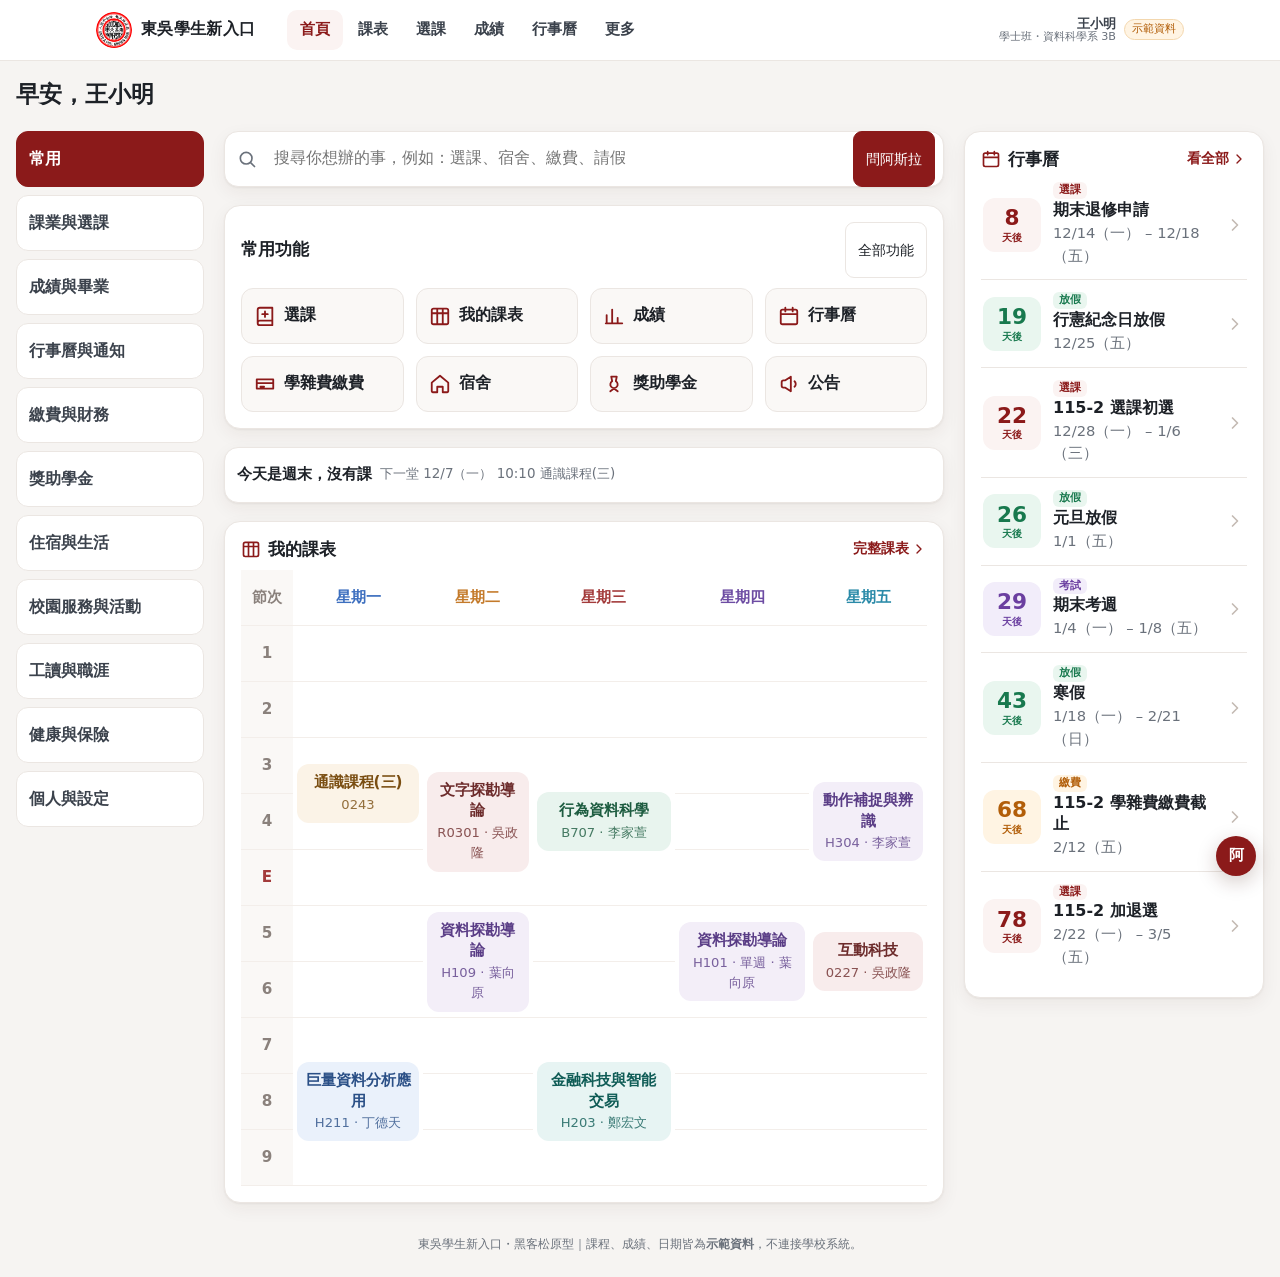
==== scu-portal/index.html @ 9c22c5ef "Combine scu-backend, trade-rag, and the student portal." ====
<!DOCTYPE html>
<html lang="zh-Hant-TW">
<head>
  <meta charset="UTF-8">
  <meta name="viewport" content="width=device-width, initial-scale=1, viewport-fit=cover">
  <meta name="theme-color" content="#8b1a1a">
  <title>東吳學生新入口</title>
  <link rel="icon" href="img/scu-logo.png">
  <link rel="stylesheet" href="css/style.css">
</head>
<body>
  <!-- 頁首：品牌、桌機版導覽列、登入學生、示範資料標章 -->
  <header class="topbar">
    <div class="topbar-inner">
      <a class="brand" href="#/home" aria-label="東吳學生新入口 首頁">
        <img class="brand-logo" src="img/scu-logo.png" alt="">
        <span class="brand-name">東吳學生新入口</span>
      </a>
      <nav class="topnav" aria-label="主要頁面">
        <a href="#/home" data-tab="home">首頁</a>
        <a href="#/timetable" data-tab="timetable">課表</a>
        <a href="#/course" data-tab="course">選課<span class="cart-badge" hidden></span></a>
        <a href="#/grades" data-tab="grades">成績</a>
        <a href="#/calendar" data-tab="calendar">行事曆</a>
        <a href="#/more" data-tab="more">更多</a>
      </nav>
      <div class="top-right">
        <a id="who" class="who" href="#/p/profile"></a>
        <button class="demo-badge" type="button" data-act="demo-badge" title="本網站所有資料皆為示範資料">示範資料</button>
      </div>
    </div>
  </header>

  <main id="view" class="container" tabindex="-1"></main>

  <footer class="footer container">
    <p>東吳學生新入口・黑客松原型｜課程、成績、日期皆為<b>示範資料</b>，不連接學校系統。</p>
  </footer>

  <!-- 手機版底部分頁列 -->
  <nav class="tabbar" aria-label="主要頁面">
    <a href="#/home" data-tab="home"><svg class="ic" viewBox="0 0 24 24" aria-hidden="true"><path d="M3 10.5 12 3l9 7.5V20a1 1 0 0 1-1 1h-5v-6h-6v6H4a1 1 0 0 1-1-1z"/></svg><span>首頁</span></a>
    <a href="#/timetable" data-tab="timetable"><svg class="ic" viewBox="0 0 24 24" aria-hidden="true"><path d="M5 4h14a2 2 0 0 1 2 2v13a2 2 0 0 1-2 2H5a2 2 0 0 1-2-2V6a2 2 0 0 1 2-2zM3 9h18M9 4v17M15 4v17"/></svg><span>課表</span></a>
    <a href="#/course" data-tab="course"><svg class="ic" viewBox="0 0 24 24" aria-hidden="true"><path d="M4 19.5A2.5 2.5 0 0 1 6.5 17H20V3H6.5A2.5 2.5 0 0 0 4 5.5v14zM4 19.5A2.5 2.5 0 0 0 6.5 22H20v-5M12 7v6M9 10h6"/></svg><span>選課</span><span class="cart-badge" hidden></span></a>
    <a href="#/grades" data-tab="grades"><svg class="ic" viewBox="0 0 24 24" aria-hidden="true"><path d="M4 20V11M10 20V5M16 20v-6M21 20H3"/></svg><span>成績</span></a>
    <a href="#/more" data-tab="more" data-also="calendar"><svg class="ic" viewBox="0 0 24 24" aria-hidden="true"><path d="M4 4h6v6H4zM14 4h6v6h-6zM4 14h6v6H4zM14 14h6v6h-6z"/></svg><span>更多</span></a>
  </nav>

  <!-- 阿斯拉助手 -->
  <button id="asla-fab" class="asla-fab" type="button" aria-controls="asla-panel" aria-expanded="false" aria-label="問阿斯拉">
    <span class="asla-avatar">阿</span>
  </button>
  <section id="asla-panel" class="asla-panel" aria-label="阿斯拉助手" hidden>
    <div class="asla-head">
      <span class="asla-avatar">阿</span>
      <div><b>阿斯拉</b><small>站內導覽＋語言模型</small></div>
      <button id="asla-close" class="asla-close" type="button" aria-label="關閉"><svg class="ic" viewBox="0 0 24 24" aria-hidden="true"><path d="M6 6l12 12M18 6 6 18"/></svg></button>
    </div>
    <div id="asla-log" class="asla-log" aria-live="polite"></div>
    <div id="asla-chips" class="asla-chips"></div>
    <form id="asla-form" class="asla-form" autocomplete="off">
      <input id="asla-input" type="text" placeholder="例如：今天有什麼課、期中退選在哪" aria-label="輸入問題">
      <button class="btn btn-primary" type="submit">送出</button>
    </form>
  </section>

  <div id="toast" class="toast" role="status" hidden></div>

  <!-- 載入順序：設定 → 身分 → 示範資料 → 資料存取層 → 核心 → 各頁面 → 阿斯拉 → 啟動 -->
  <script src="js/config.js"></script>
  <script src="js/profile.js"></script>
  <script src="js/data-courses.js"></script>
  <script src="js/data-classes.js"></script>
  <script src="js/data-calendar.js"></script>
  <script src="js/data-grades.js"></script>
  <script src="js/data-features.js"></script>
  <script src="js/data-source.js"></script>
  <script src="js/core.js"></script>
  <script src="js/pages/home.js"></script>
  <script src="js/pages/timetable.js"></script>
  <script src="js/pages/course.js"></script>
  <script src="js/pages/grades.js"></script>
  <script src="js/pages/calendar.js"></script>
  <script src="js/pages/more.js"></script>
  <script src="js/asla.js"></script>
  <script src="js/main.js"></script>
</body>
</html>
---- scu-portal/css/style.css ----
/* =========================================================================
 * style.css — 東吳學生新入口（手機優先，桌機 ≥ 900px 版面加寬）
 * 目錄：1 變數與基礎  2 頁首／導覽（桌機上方、手機底部）  3 共用元件
 *       4 首頁  5 課表格線  6 選課  7 成績  8 行事曆  9 更多／示範頁
 *       10 阿斯拉  11 桌機版調整
 * ========================================================================= */

/* ---------- 1 變數與基礎 ---------- */
:root{
  --red:#8b1a1a; --red-600:#a32424; --red-50:#fbf3f2; --red-100:#f3dcd9;
  --ink:#1d2127; --ink-2:#3b424c; --muted:#6a717b; --line:#ebe6e2; --bg:#f6f4f2; --card:#fff;
  --green:#18794e; --green-50:#e9f6ef; --amber:#b25e09; --amber-50:#fff4e3;
  --blue:#1e5aa8; --blue-50:#eaf1fb; --purple:#6b3fa0; --purple-50:#f2edfa; --teal:#0f766e; --teal-50:#e6f5f3;
  --bad:#c0262d; --bad-50:#fdeeee;
  --r:16px; --r-sm:10px;
  --shadow:0 1px 2px rgba(30,20,10,.05),0 6px 18px rgba(60,30,20,.06);
  --font:"Noto Sans TC","PingFang TC","Microsoft JhengHei","微軟正黑體","Heiti TC",system-ui,-apple-system,"Segoe UI",Roboto,sans-serif;
  --tabbar-h:62px;
  --ctrl:56px;
}
*{box-sizing:border-box}
html{-webkit-text-size-adjust:100%}
body{margin:0;font-family:var(--font);color:var(--ink);background:var(--bg);line-height:1.55;font-size:15px;padding-bottom:calc(var(--tabbar-h) + env(safe-area-inset-bottom))}
a{color:var(--red);text-decoration:none}
h1,h2,h3{line-height:1.3;margin:0}
h1{font-size:1.45rem} h2{font-size:1.08rem} h3{font-size:1rem}
p{margin:.35em 0}
code{background:#f1eeeb;border-radius:5px;padding:0 5px;font-size:.88em}
.container{max-width:1120px;margin:0 auto;padding:0 16px}
.muted{color:var(--muted)} .small{font-size:.88rem} .tiny{font-size:.78rem}
.grow{flex:1}
.ic{width:20px;height:20px;fill:none;stroke:currentColor;stroke-width:2;stroke-linecap:round;stroke-linejoin:round;flex:none;vertical-align:-4px}
.ic-lg{width:40px;height:40px;stroke-width:1.6}
:focus-visible{outline:3px solid rgba(139,26,26,.35);outline-offset:2px}

/* ---------- 2 頁首／導覽 ---------- */
.topbar{position:sticky;top:0;z-index:30;background:rgba(255,255,255,.94);backdrop-filter:saturate(1.4) blur(8px);border-bottom:1px solid var(--line)}
.topbar-inner{max-width:1120px;margin:0 auto;padding:10px 16px;display:flex;align-items:center;gap:14px}
.brand{display:flex;align-items:center;gap:9px;color:var(--ink);font-weight:700;white-space:nowrap}
.brand-logo{width:36px;height:36px;border-radius:50%;object-fit:contain;background:#fff;display:block}
.brand-name{font-size:1rem;letter-spacing:.02em}
.topnav{display:none}
.top-right{margin-left:auto;display:flex;align-items:center;gap:8px;min-width:0}
.who{display:flex;flex-direction:column;align-items:flex-end;line-height:1.15;color:var(--ink-2);min-width:0}
.who b{font-size:.82rem;font-weight:600}
.who span{font-size:.7rem;color:var(--muted);white-space:nowrap;overflow:hidden;text-overflow:ellipsis;max-width:130px}
.demo-badge{font:inherit;font-size:.68rem;color:var(--amber);background:var(--amber-50);border:1px solid #f3d7ae;border-radius:999px;padding:1px 7px;cursor:pointer;white-space:nowrap}

.tabbar{position:fixed;left:0;right:0;bottom:0;z-index:35;height:calc(var(--tabbar-h) + env(safe-area-inset-bottom));padding-bottom:env(safe-area-inset-bottom);background:#fff;border-top:1px solid var(--line);display:grid;grid-template-columns:repeat(5,1fr)}
.tabbar a{position:relative;display:flex;flex-direction:column;align-items:center;justify-content:center;gap:2px;color:#7b828b;font-size:.72rem}
.tabbar a .ic{width:23px;height:23px}
.tabbar a.active{color:var(--red);font-weight:700}
.tabbar a.active::before{content:"";position:absolute;top:0;left:30%;right:30%;height:3px;border-radius:0 0 3px 3px;background:var(--red)}
.cart-badge{display:inline-grid;place-items:center;min-width:17px;height:17px;padding:0 4px;border-radius:999px;background:var(--red);color:#fff;font-size:.66rem;font-weight:700;line-height:1;margin-left:4px}
.cart-badge[hidden]{display:none}
.tabbar .cart-badge{position:absolute;top:6px;left:calc(50% + 6px);margin:0}

main.container{padding-top:16px;padding-bottom:28px;min-height:62vh;outline:none}
.footer{color:var(--muted);font-size:.76rem;text-align:center;padding-bottom:18px}

/* ---------- 3 共用元件 ---------- */
.btn{font:inherit;font-size:.9rem;border-radius:var(--r-sm);border:1px solid var(--line);background:#fff;color:var(--ink);height:var(--ctrl);padding:0 14px;cursor:pointer;display:inline-flex;align-items:center;justify-content:center;gap:5px;line-height:1.25;white-space:nowrap}
.btn:hover{border-color:#d6ccc5}
.btn .ic{width:16px;height:16px;vertical-align:0}
.btn-primary{background:var(--red);border-color:var(--red);color:#fff}
.btn-primary:hover{background:var(--red-600);border-color:var(--red-600)}
.btn-ghost{background:transparent;border-color:transparent;color:var(--muted)}
.btn-sm{padding:0 12px;font-size:.9rem;border-radius:9px}
.btn-lg{padding:0 18px;font-size:1rem;border-radius:12px}
.btn[disabled]{opacity:.45;cursor:not-allowed}
.icon-btn{display:inline-grid;place-items:center;width:34px;height:34px;border-radius:9px;border:1px solid var(--line);color:var(--ink);background:#fff}
.card{background:var(--card);border:1px solid var(--line);border-radius:var(--r);box-shadow:var(--shadow);padding:16px}
.card.flush{padding:0;overflow:hidden}
.card h3{margin-bottom:6px}
.section{margin-top:16px}
.sec-head{display:flex;align-items:center;justify-content:space-between;gap:10px;flex-wrap:wrap;margin-bottom:10px}
.sec-head h2{display:flex;align-items:center;gap:7px}
.sec-head h2 .ic{color:var(--red)}
.link-more{display:inline-flex;align-items:center;gap:2px;font-size:.85rem;font-weight:600}
.link-more .ic{width:16px;height:16px;vertical-align:0}
.page-head{display:flex;align-items:center;gap:12px;flex-wrap:wrap;justify-content:space-between;margin:2px 0 14px}
.ph-ic{width:44px;height:44px;border-radius:12px;background:var(--red-50);color:var(--red);display:grid;place-items:center;line-height:1}
.ph-ic .ic{width:24px;height:24px}
.back{display:inline-flex;align-items:center;gap:4px;font-size:.88rem;margin-bottom:8px;color:var(--muted)}
.back .ic{width:17px;height:17px;vertical-align:0}
.empty{text-align:center;color:var(--muted);padding:22px 14px;border:1px dashed #dcd4ce;border-radius:var(--r);background:#fcfbfa}
.empty.big{display:flex;flex-direction:column;align-items:center;gap:6px;padding:30px 16px}
.empty.big .ic{color:#c9bdb4}
.notice{display:flex;gap:8px;align-items:flex-start;padding:10px 12px;border-radius:12px;background:var(--blue-50);color:#1b3f73;font-size:.88rem;margin-bottom:12px}
.notice .ic{width:18px;height:18px;margin-top:1px}
.notice.good{background:var(--green-50);color:#115e3c}
.notice.warn{background:var(--amber-50);color:#8a4a06}
.pill-mini{display:inline-block;font-size:.7rem;font-weight:600;border-radius:999px;padding:1px 8px;background:#f1eeeb;color:var(--ink-2);margin-left:6px;white-space:nowrap;vertical-align:1px}
.pill-mini.ok{background:var(--green-50);color:var(--green)}
.pill-mini.bad{background:var(--bad-50);color:var(--bad)}
.pill-mini.new{background:var(--blue-50);color:var(--blue)}
.code{font-family:ui-monospace,Menlo,Consolas,monospace;font-size:.78rem;color:var(--muted)}
.type{display:inline-block;font-size:.7rem;border-radius:6px;padding:0 6px;font-weight:600;vertical-align:1px}
.type-必修{background:var(--red-50);color:var(--red)} .type-選修{background:var(--blue-50);color:var(--blue)} .type-通識{background:var(--teal-50);color:var(--teal)}
.seat{display:inline-block;font-size:.75rem;font-weight:700;border-radius:999px;padding:1px 9px;white-space:nowrap}
.seat-ok{background:var(--green-50);color:var(--green)} .seat-low{background:var(--amber-50);color:var(--amber)} .seat-full{background:var(--bad-50);color:var(--bad)}
.chips{display:flex;flex-wrap:wrap;gap:6px}
.chip{display:inline-flex;align-items:center;gap:5px;font:inherit;font-size:.82rem;border:1px solid var(--line);background:#fff;color:var(--ink-2);border-radius:999px;padding:4px 11px;cursor:pointer}
.chip.on{background:var(--red);border-color:var(--red);color:#fff}
.filters{display:flex;flex-wrap:wrap;gap:10px 12px;align-items:flex-end}
.filters label{display:flex;flex-direction:column;gap:3px;font-size:.78rem;color:var(--muted)}
.filters label.inline{flex-direction:row;align-items:center;gap:6px;font-size:.86rem;color:var(--ink-2)}
.filters label.grow{flex:1 1 180px}
select,input[type=search],input[type=text],input[type=date],input[type=time]{font:inherit;font-size:.92rem;color:var(--ink);border:1px solid #ddd5cf;border-radius:9px;padding:7px 9px;background:#fff;min-height:38px}
.searchbar{display:flex;align-items:center;gap:8px;background:#fff;border:1px solid var(--line);border-radius:12px;padding:4px 12px;box-shadow:var(--shadow);margin-bottom:16px}
.searchbar .ic{color:var(--muted)}
.searchbar input{border:0;flex:1;min-height:40px;outline:none;padding:0}
.stats{display:grid;grid-template-columns:repeat(3,1fr);gap:8px;margin-bottom:12px}
.stat{background:#fff;border:1px solid var(--line);border-radius:12px;padding:9px 12px}
.stat small{display:block;color:var(--muted);font-size:.74rem}
.stat b{font-size:1.25rem}
.seg{display:flex;background:#ece7e3;border-radius:12px;padding:3px;gap:3px;margin-bottom:12px}
.seg a{flex:1;display:flex;align-items:center;justify-content:center;gap:6px;padding:8px 10px;border-radius:9px;color:var(--ink-2);font-weight:600;font-size:.9rem}
.seg a.on{background:#fff;color:var(--red);box-shadow:0 1px 3px rgba(0,0,0,.08)}
.seg.small{margin:0} .seg.small a{padding:5px 14px;font-size:.84rem}
.clist .crow{display:flex;align-items:center;gap:12px;padding:11px 14px;border-top:1px solid var(--line)}
.clist .crow:first-child{border-top:0}
.crow-day{flex:none;width:84px;display:flex;flex-direction:column;line-height:1.25}
.crow-day small{color:var(--muted);font-size:.74rem}
.crow-main{flex:1;min-width:0}
.crow-side{flex:none;display:flex;align-items:center;gap:6px}
.crow.is-conflict{background:var(--bad-50)}
.crow.unread .crow-main b{color:var(--ink)}
.dot-unread{width:9px;height:9px;border-radius:50%;background:var(--red);flex:none}
.toast{position:fixed;left:50%;transform:translateX(-50%);top:66px;background:#23272e;color:#fff;padding:10px 16px;border-radius:12px;font-size:.88rem;z-index:60;max-width:calc(100% - 32px);box-shadow:0 8px 24px rgba(0,0,0,.2)}
.progress{height:5px;background:#f0e1df;border-radius:999px;overflow:hidden;margin-top:8px}
.progress i{display:block;height:100%;background:var(--red);border-radius:999px}
.kv{display:grid;grid-template-columns:90px 1fr;gap:8px 12px;margin:0}
.kv dt{color:var(--muted);font-size:.88rem} .kv dd{margin:0;font-weight:600}
.row-btns{display:flex;gap:8px;flex-wrap:wrap;margin-top:10px}

/* ---------- 4 首頁 ---------- */
.hello{margin:2px 2px 14px}
.hello-date{margin:0;color:var(--muted);font-size:.86rem;display:flex;align-items:center;flex-wrap:wrap}
.hello h1{font-size:1.55rem;margin-top:2px}
.pill-mini:first-child{margin-left:0}
.home-grid{display:grid;gap:14px}
.sub-head{margin:-4px 0 10px}
.today-note{background:var(--green-50);color:#115e3c;border-radius:10px;padding:8px 11px;font-size:.86rem;margin:0 0 10px}
.cls-list{display:flex;flex-direction:column;gap:8px}
.cls{display:flex;gap:12px;padding:12px;border-radius:14px;border:1px solid var(--line);background:#fff;color:var(--ink);transition:border-color .15s}
.cls:hover{border-color:#dccfc7}
.cls-time{flex:none;width:52px;display:flex;flex-direction:column;align-items:flex-start;line-height:1.2;padding-top:2px}
.cls-time b{font-size:1.02rem;font-variant-numeric:tabular-nums}
.cls-time small{color:var(--muted);font-size:.76rem;font-variant-numeric:tabular-nums}
.cls-body{flex:1;min-width:0;border-left:3px solid #e6dfda;padding-left:12px}
.cls-body h3{font-size:1.02rem;margin:2px 0}
.cls-meta{display:flex;flex-wrap:wrap;gap:4px 12px;margin:0;font-size:.8rem;color:var(--ink-2)}
.cls-meta span{display:inline-flex;align-items:center;gap:3px}
.cls-meta .ic{width:14px;height:14px;color:var(--muted);vertical-align:0}
.cls-state{display:inline-block;font-size:.72rem;font-weight:700;border-radius:999px;padding:1px 9px}
.cls-state.now{background:var(--red);color:#fff}
.cls-state.next{background:var(--amber-50);color:var(--amber)}
.cls-state.done{background:#f0eeec;color:#8a9097}
.cls.is-now{border-color:var(--red);background:linear-gradient(0deg,#fff,#fff8f7);box-shadow:0 4px 16px rgba(139,26,26,.12)}
.cls.is-now .cls-body{border-left-color:var(--red)}
.cls.is-next{border-color:#f0cf9f}
.cls.is-next .cls-body{border-left-color:#e8a24a}
.cls.is-done{opacity:.55}
.empty-today{text-align:center;padding:18px 10px 10px}
.empty-today .empty-emoji{font-size:2.2rem}
.empty-today>b{display:block;font-size:1.05rem;margin:4px 0}
.empty-today p{color:var(--ink-2);font-size:.88rem}
.ev-list{display:flex;flex-direction:column}
.ev-row{display:flex;align-items:center;gap:12px;padding:12px 2px;border-top:1px solid var(--line);color:var(--ink)}
.ev-row:first-child{border-top:0;padding-top:2px}
.ev-count{flex:none;width:58px;height:54px;border-radius:12px;display:flex;flex-direction:column;align-items:center;justify-content:center;line-height:1.05}
.ev-count b{font-size:1.35rem;font-variant-numeric:tabular-nums}
.ev-count small{font-size:.64rem;font-weight:600;margin-top:2px}
.ev-body{flex:1;min-width:0}
.ev-body h3{font-size:.98rem;margin:1px 0}
.ev-body p{margin:0;font-size:.8rem;color:var(--muted)}
.ev-line{display:flex;align-items:center;gap:6px;flex-wrap:wrap}
.ev-on{font-size:.7rem;font-weight:700;color:var(--green)}
.ev-row .chev{color:#c4bab3}
.ev-row.is-urgent .ev-count{box-shadow:inset 0 0 0 2px currentColor}
.ev-tag{display:inline-block;font-size:.68rem;font-weight:700;border-radius:6px;padding:0 6px}
.ev-course{background:var(--red-50);color:var(--red)}
.ev-fee{background:var(--amber-50);color:var(--amber)}
.ev-exam{background:var(--purple-50);color:var(--purple)}
.ev-holiday{background:var(--green-50);color:var(--green)}
.ev-school{background:var(--blue-50);color:var(--blue)}
.dot{display:inline-block;width:8px;height:8px;border-radius:50%;background:currentColor}
.chip .dot.ev-course{color:var(--red)} .chip .dot.ev-fee{color:var(--amber)} .chip .dot.ev-exam{color:var(--purple)} .chip .dot.ev-holiday{color:var(--green)} .chip .dot.ev-school{color:var(--blue)}
.chip.on .dot{color:#fff!important}
.hub{display:flex;flex-direction:column;gap:16px}
.hub-main{display:flex;flex-direction:column;gap:18px;min-width:0}
.hub-side{display:flex;gap:8px;overflow-x:auto;padding-bottom:2px}
.hub-side::-webkit-scrollbar{display:none}
.hub-cat{flex:none;font:inherit;font-size:.95rem;font-weight:700;border:1px solid var(--line);background:#fff;color:var(--ink-2);border-radius:12px;height:var(--ctrl);padding:0 12px;cursor:pointer;display:inline-flex;align-items:center;justify-content:center;overflow:hidden}
.hub-cat.on{background:var(--red);color:#fff;border-color:var(--red)}
.hub-hello{display:flex;align-items:baseline;margin:0 0 2px}
.hub-hello h1{position:relative;font-size:1.35rem;margin:0;white-space:nowrap;outline:none;cursor:default}
.hub-hello .hello-date{position:absolute;left:0;top:calc(100% + 6px);z-index:6;margin:0;display:block;background:#23272e;color:#fff;border-radius:10px;padding:8px 12px;font-size:.9rem;font-weight:500;line-height:1.45;white-space:nowrap;opacity:0;pointer-events:none;box-shadow:0 8px 24px rgba(0,0,0,.18)}
.hub-hello h1:hover .hello-date,.hub-hello h1:focus .hello-date{opacity:1}
.hub-search{display:flex;align-items:center;gap:8px;height:var(--ctrl);background:#fff;border:1px solid var(--line);border-radius:14px;padding:0 8px 0 12px;box-shadow:var(--shadow)}
.hub-search .ic{color:var(--muted)}
.hub-search input{flex:1;border:0;font:inherit;font-size:1rem;min-width:0;background:transparent}
.hub-search input:focus{outline:none}
.hub-feats{display:grid;grid-template-columns:repeat(2,minmax(0,1fr));gap:12px}
.hub-feat{display:flex;flex-direction:row;align-items:center;justify-content:flex-start;gap:8px;text-align:left;background:#faf8f6;border:1px solid var(--line);border-radius:12px;height:var(--ctrl);padding:0 12px;color:var(--ink);font:inherit;cursor:pointer;overflow:hidden}
.hub-feat b{font-size:1rem}
.hub-ic{display:grid;place-items:center;color:var(--red);line-height:1}
.hub-ic .ic{width:22px;height:22px}
.today-strip{display:flex;align-items:center;gap:10px;height:var(--ctrl);background:#fff;border:1px solid var(--line);border-radius:14px;padding:0 8px 0 12px;box-shadow:var(--shadow);min-width:0;overflow:hidden}
.today-strip.is-empty{color:var(--ink);gap:8px}
.today-strip.is-empty b{flex:none}
.today-strip.is-empty span{color:var(--muted);font-size:.84rem}
.today-kicker{flex:none;font-size:1rem;font-weight:700;display:inline-flex;align-items:center;gap:4px;color:var(--red)}
.today-pills{display:flex;gap:8px;min-width:0;flex:1}
.today-pill{flex:1 1 0;display:flex;flex-direction:column;justify-content:center;height:calc(var(--ctrl) - 10px);line-height:1.2;background:#faf8f6;border:1px solid var(--line);border-radius:10px;padding:0 12px;color:var(--ink);min-width:0;overflow:hidden}
.today-pill small{color:var(--muted);font-size:.88rem}
.today-pill b{font-size:1.02rem}
.today-pill span{color:var(--ink-2);font-size:.9rem}
.today-pill.is-now{background:var(--red);border-color:var(--red);color:#fff}
.today-pill.is-now small,.today-pill.is-now span{color:rgba(255,255,255,.86)}
.today-pill.is-next{border-color:#f0cf9f;background:var(--amber-50)}
.today-pill.is-done{opacity:.55}
.hub-rail{display:flex;flex-direction:column;gap:12px}
.hub-tt .tt{min-width:0}
.hub-tt .tt-blk b{font-size:1rem;-webkit-line-clamp:3}
.shortcuts{display:grid;grid-template-columns:repeat(2,1fr);gap:10px;margin-top:14px}
.sc{display:flex;flex-direction:column;gap:2px;background:#fff;border:1px solid var(--line);border-radius:14px;padding:12px 14px;color:var(--ink);box-shadow:var(--shadow)}
.sc .ic{color:var(--red);width:22px;height:22px;margin-bottom:4px}
.sc b{font-size:.95rem} .sc small{color:var(--muted);font-size:.76rem}

/* ---------- 5 課表格線 ---------- */
.tt-scroll{overflow-x:auto;-webkit-overflow-scrolling:touch}
.tt{display:grid;grid-template-columns:34px repeat(5,minmax(58px,1fr));min-width:330px;position:relative;background:#fff}
.tt-h{font-size:.78rem;font-weight:700;text-align:center;padding:7px 2px;background:#faf8f6;border-bottom:1px solid var(--line);position:sticky;top:0;z-index:1;line-height:1.1}
.tt-h small{display:block;font-size:.62rem;font-weight:700;color:var(--red)}
.tt-h.is-today{background:var(--red-50);color:var(--red)}
.tt-p{display:flex;flex-direction:column;align-items:center;justify-content:center;border-bottom:1px solid #f2eeeb;line-height:1.05;background:#fcfbfa}
.tt-p b{font-size:.78rem} .tt-p small{font-size:.56rem;color:var(--muted)}
.tt-cell{border-bottom:1px solid #f2eeeb;border-left:1px solid #f2eeeb}
.tt-cell.is-today{background:#fffafa}
.tt-blk{margin:2px;border-radius:8px;padding:4px 5px;font-size:.7rem;line-height:1.2;overflow:hidden;display:flex;flex-direction:column;gap:1px;z-index:2;border:1px solid transparent;min-width:0}
.tt-blk b{font-size:.74rem;font-weight:700;display:-webkit-box;-webkit-line-clamp:3;-webkit-box-orient:vertical;overflow:hidden;word-break:break-all}
.tt-room{color:inherit;opacity:.78;font-size:.64rem;word-break:keep-all;overflow-wrap:anywhere}
.tt-seat{font-size:.62rem;font-weight:700;opacity:.9}
.tt-seat.low{color:var(--amber)} .tt-seat.full{color:var(--bad)}
.tt-flag{font-size:.62rem;font-weight:700;color:#fff;background:var(--bad);border-radius:4px;padding:0 4px;align-self:flex-start}
.tt-flag.new{background:var(--blue)}
.tt-blk.c0{background:#fbeceb;color:#7a1d1d} .tt-blk.c1{background:#e9f1fb;color:#1c4a86} .tt-blk.c2{background:#e8f5ee;color:#17603f}
.tt-blk.c3{background:#fdf1e1;color:#8a4a06} .tt-blk.c4{background:#f1ecfa;color:#553184} .tt-blk.c5{background:#e5f4f2;color:#0d5e57}
.tt-blk.is-conflict{background:#fde8e8;color:#8f1a1f;border:2px solid var(--bad)}
.tt-blk.is-new{border:2px dashed var(--blue)}
.tt-blk.half{margin-right:50%} .tt-blk.half.lane1{margin-left:50%;margin-right:2px}
.sheet{width:100%;border-collapse:separate;border-spacing:0;background:#fff;min-width:680px}
.sheet tr{height:var(--ctrl)}
.sheet th,.sheet td{border-bottom:1px solid #f3eeea;text-align:center;vertical-align:middle;padding:4px}
.sheet thead th{position:sticky;top:0;height:var(--ctrl);background:#faf8f6;font-size:1rem;font-weight:700;padding:0 6px;color:#5c564f;z-index:1}
.sheet th.wd1{color:#3d6fbf}.sheet th.wd2{color:#c47a2a}.sheet th.wd3{color:#a33b3b}.sheet th.wd4{color:#6d4ca3}.sheet th.wd5{color:#2a8aa8}
.sheet .pn{width:52px;color:#8a817c;font-weight:650;background:#faf8f6;font-size:.95rem}
.sheet td{background:#fff}
.sheet tr.noon .pn{color:#a33b3b}
.sheet .blk{border-radius:12px;padding:8px 8px;min-height:100%;display:flex;flex-direction:column;justify-content:center;gap:2px}
.sheet .blk b{font-size:.95rem;font-weight:700;line-height:1.35}
.sheet .blk small{font-size:.82rem;opacity:.8}
.sheet .c0{background:#f8ecec;color:#6d2c2c}.sheet .c1{background:#eaf1fb;color:#2a4f86}
.sheet .c2{background:#e8f4ee;color:#1d5c40}.sheet .c3{background:#fbf3e7;color:#7a4e12}
.sheet .c4{background:#f3eef8;color:#5a3d86}.sheet .c5{background:#e7f4f3;color:#0f5c56}
.lg{display:inline-block;width:10px;height:10px;border-radius:3px;margin:0 3px 0 8px;vertical-align:-1px}
.lg-new{border:2px dashed var(--blue)} .lg-bad{border:2px solid var(--bad);background:#fde8e8}

/* ---------- 6 選課 ---------- */
.find-form{margin-bottom:12px}
.daypick{display:flex;gap:6px;width:100%}
.daypick label{flex:1;display:block}
.daypick input{position:absolute;opacity:0;pointer-events:none}
.daypick span{display:block;text-align:center;padding:8px 0;border-radius:10px;border:1px solid var(--line);background:#fff;color:var(--ink-2);font-weight:600;font-size:.9rem;cursor:pointer}
.daypick input:checked+span{background:var(--red);border-color:var(--red);color:#fff}
.daypick input:focus-visible+span{outline:3px solid rgba(139,26,26,.35)}
.quick{display:flex;gap:6px;flex-wrap:wrap;width:100%}
.chip-btn{font:inherit;font-size:.8rem;border:1px solid var(--line);background:#faf8f6;border-radius:999px;padding:3px 11px;cursor:pointer;color:var(--ink-2)}
.result-head{font-size:.92rem;margin:4px 2px 10px}
.ccards{display:grid;gap:10px;grid-template-columns:minmax(0,1fr)}
.ccard{background:#fff;border:1px solid var(--line);border-radius:14px;padding:12px 14px;box-shadow:var(--shadow)}
.ccard.is-mine{border-color:#bfe0cc;background:#fbfefc}
.ccard.is-add{border-color:#b9cff0;background:#fafcff}
.ccard-top{display:flex;align-items:center;gap:6px;flex-wrap:wrap}
.ccard-top .pill-mini{margin-left:0}
.ccard h3{font-size:1.02rem;margin:4px 0 2px}
.ccard p{margin:2px 0}
.ccard-foot{display:flex;align-items:center;gap:8px;margin-top:8px}
.warn-line{display:flex;align-items:center;gap:4px;color:var(--bad);font-size:.8rem;font-weight:600;margin-top:6px!important}
.warn-line .ic{width:15px;height:15px;vertical-align:0}
.cartbar{position:fixed;left:12px;right:12px;bottom:calc(var(--tabbar-h) + 10px + env(safe-area-inset-bottom));z-index:25;display:flex;align-items:center;justify-content:space-between;gap:10px;background:#23272e;color:#fff;border-radius:14px;padding:9px 10px 9px 14px;font-size:.86rem;box-shadow:0 10px 28px rgba(0,0,0,.25)}
.cartbar>span{flex:1;min-width:0;line-height:1.35}
.cartbar .ic{width:17px;height:17px;margin-right:4px}
.cartbar .pill-mini.bad{background:#fbd5d5}
#cartbar:not(:empty)+*{margin-bottom:60px}
.op{flex:none;font-size:.72rem;font-weight:700;border-radius:6px;padding:2px 7px}
.op-add{background:var(--blue-50);color:var(--blue)} .op-drop{background:var(--bad-50);color:var(--bad)}
.check.is-ok{border-color:#bfe0cc}
.check.is-bad{border-color:#f1c2c2}
.checks{list-style:none;margin:0;padding:0;display:grid;gap:6px}
.checks li{display:flex;align-items:center;gap:8px;font-size:.9rem;padding:8px 10px;border-radius:10px}
.checks li.ok{background:var(--green-50)} .checks li.ok .ic{color:var(--green)}
.checks li.bad{background:var(--bad-50)} .checks li.bad .ic{color:var(--bad)}
.checks li b{flex:none;width:36px}
.issues{margin:12px 0 0;padding-left:20px;font-size:.9rem}
.issues>li{margin-bottom:12px}
.alt-for{font-size:.8rem;color:var(--muted);margin:6px 0 4px}
.alts{display:grid;gap:6px}
.alt{display:flex;align-items:center;justify-content:space-between;gap:10px;background:#faf8f6;border:1px solid var(--line);border-radius:10px;padding:8px 10px;font-size:.86rem}
.submit-bar{position:sticky;bottom:calc(var(--tabbar-h) + 8px + env(safe-area-inset-bottom));margin-top:16px;display:flex;align-items:center;justify-content:space-between;gap:12px;background:#fff;border:1px solid var(--line);border-radius:16px;padding:12px 14px;box-shadow:0 8px 26px rgba(40,20,10,.14);z-index:20}

/* ---------- 7 成績 ---------- */
.metrics{display:grid;grid-template-columns:repeat(2,1fr);gap:10px}
.metric{background:#fff;border:1px solid var(--line);border-radius:14px;padding:12px 14px;box-shadow:var(--shadow)}
.metric small{display:block;color:var(--muted);font-size:.76rem}
.metric b{font-size:1.6rem;font-variant-numeric:tabular-nums}
.metric span{font-size:.78rem;color:var(--muted);margin-left:3px}
.metric.hi{background:linear-gradient(135deg,#8b1a1a,#6c1313);color:#fff;border-color:transparent}
.metric.hi small,.metric.hi span{color:rgba(255,255,255,.8)}
.bar2{display:flex;height:14px;background:#efe9e5;border-radius:999px;overflow:hidden;margin:4px 0 8px}
.bar2 .done{background:var(--red)} .bar2 .cur{background:repeating-linear-gradient(45deg,#e2a3a3,#e2a3a3 6px,#ecc0c0 6px,#ecc0c0 12px)}
.trend{display:flex;gap:14px;align-items:flex-end;height:150px;padding:0 4px}
.trend-col{flex:1;display:flex;flex-direction:column;align-items:center;gap:4px;height:100%}
.trend-v{font-size:.8rem;font-weight:700}
.trend-bar{flex:1;width:100%;max-width:56px;background:#f5f0ed;border-radius:8px;display:flex;align-items:flex-end;overflow:hidden}
.trend-bar i{display:block;width:100%;background:linear-gradient(180deg,#b33a3a,#8b1a1a);border-radius:8px}
.trend-col small{font-size:.74rem;color:var(--muted)}
.sem-grid{display:grid;gap:12px}
.sem-head{display:flex;align-items:center;justify-content:space-between;gap:8px;margin-bottom:10px}
.sem-head h3{font-size:1.1rem;margin:0}
.sem-gpa{text-align:right;line-height:1}
.sem-gpa b{font-size:1.5rem;color:var(--red)} .sem-gpa small{display:block;font-size:.68rem;color:var(--muted)}
.sem-metrics{display:grid;grid-template-columns:repeat(3,1fr);gap:6px;margin-bottom:10px}
.sem-metrics div{background:#faf8f6;border-radius:10px;padding:6px 9px}
.sem-metrics small{display:block;font-size:.68rem;color:var(--muted)}
.sem-metrics b{font-size:.98rem} .sem-metrics b span{font-size:.72rem;color:var(--muted);font-weight:500}
.gtable{width:100%;border-collapse:collapse;font-size:.86rem}
.gtable th{text-align:left;font-size:.72rem;color:var(--muted);font-weight:600;padding:5px 4px;border-bottom:1px solid var(--line)}
.gtable td{padding:6px 4px;border-bottom:1px solid #f3efec}
.gtable tr:last-child td{border-bottom:0}
.gtable tr.fail td{color:var(--bad)}
.gtable th:nth-child(n+3),.gtable td:nth-child(n+3){text-align:right}
.sem-current{background:#fffdfb;border-style:dashed}

/* ---------- 8 行事曆 ---------- */
.filter-chips{margin-bottom:12px}
.cal-month{font-size:.82rem;color:var(--muted);background:#faf8f6;padding:6px 14px;margin:0;border-top:1px solid var(--line)}
.cal-list .cal-month:first-child{border-top:0}
.cal-row{display:flex;align-items:center;gap:12px;padding:11px 14px;border-top:1px solid #f1ece8;color:var(--ink)}
.cal-date{flex:none;width:40px;text-align:center;line-height:1.1}
.cal-date b{font-size:1.25rem} .cal-date small{display:block;font-size:.68rem;color:var(--muted)}
.cal-body{flex:1;min-width:0}
.cal-body h3{font-size:.96rem;margin:2px 0 0}
.cal-body p{margin:1px 0 0}
.cal-cd{flex:none;font-size:.76rem;font-weight:700;color:var(--ink-2);text-align:right;max-width:92px}
.cal-row.is-urgent .cal-cd{color:var(--bad)}
.cal-row.is-past{opacity:.5}
.today-line{position:relative;text-align:center;margin:0;padding:6px 0;border-top:1px solid var(--line)}
.today-line::before{content:"";position:absolute;left:0;right:0;top:50%;border-top:2px solid var(--red)}
.today-line span{position:relative;background:var(--red);color:#fff;font-size:.74rem;font-weight:700;border-radius:999px;padding:2px 10px}
.month-nav{display:flex;align-items:center;justify-content:space-between;margin-bottom:10px}
.mgrid{display:grid;grid-template-columns:repeat(7,1fr);gap:3px}
.mc-h{text-align:center;font-size:.74rem;color:var(--muted);padding:4px 0}
.mc{min-height:64px;border-radius:8px;background:#faf8f6;padding:3px;display:flex;flex-direction:column;gap:2px;overflow:hidden}
.mc-empty{background:transparent}
.mc-d{font-size:.78rem;font-weight:700;padding-left:2px}
.mc.is-off .mc-d{color:var(--bad)}
.mc.is-today{background:var(--red-50);box-shadow:inset 0 0 0 2px var(--red)}
.mc-ev{font-size:.58rem;line-height:1.25;border-radius:4px;padding:1px 3px;white-space:nowrap;overflow:hidden;text-overflow:ellipsis;font-weight:600}
.mc-more{font-size:.58rem;color:var(--muted)}

/* ---------- 9 更多／示範頁 ---------- */
.fgroup{margin-bottom:18px}
.fgroup h2{font-size:.86rem;color:var(--muted);font-weight:700;margin:0 2px 8px}
.ftiles{display:grid;grid-template-columns:minmax(0,1fr);gap:8px}
.ft{position:relative;min-width:0;display:flex;align-items:center;gap:12px;background:#fff;border:1px solid var(--line);border-radius:14px;padding:11px 12px;color:var(--ink);text-align:left;font:inherit;cursor:pointer;width:100%}
.ft:hover{border-color:#dccfc7}
.ft-ic{flex:none;width:40px;height:40px;border-radius:11px;background:var(--red-50);color:var(--red);display:grid;place-items:center}
.ft-ic .ic{width:22px;height:22px}
.ft-t{flex:1;min-width:0;display:flex;flex-direction:column;line-height:1.3}
.ft-t b{font-size:.94rem}
.ft-t small{color:var(--muted);font-size:.76rem;white-space:nowrap;overflow:hidden;text-overflow:ellipsis}
.ft-demo{flex:none;font-size:.64rem;color:#8a9097;border:1px solid var(--line);border-radius:999px;padding:0 6px}
.sub-row{display:flex;align-items:center;justify-content:space-between;width:100%;font:inherit;background:#fff;border:0;border-top:1px solid var(--line);padding:11px 2px;cursor:pointer;color:var(--ink);text-align:left}
.clist .sub-row:first-child{border-top:0}
.sub-row .ic{color:#c4bab3}
.ev-mini{display:flex;align-items:center;flex-wrap:wrap;gap:6px}
.bill-amt{font-size:1.9rem;font-weight:800;letter-spacing:.01em;margin:4px 0}
.demo-note{text-align:center;margin-top:18px}

/* ---------- 10 阿斯拉 ---------- */
.asla-fab{position:fixed;right:14px;bottom:calc(var(--tabbar-h) + 14px + env(safe-area-inset-bottom));z-index:40;display:flex;align-items:center;border:0;border-radius:50%;background:transparent;padding:0;box-shadow:none;cursor:grab;font:inherit;touch-action:none}
.asla-fab:active{cursor:grabbing}
.asla-avatar{width:40px;height:40px;border-radius:50%;background:var(--red);color:#fff;display:grid;place-items:center;font-weight:700}
.asla-fab .asla-avatar{box-shadow:0 6px 20px rgba(60,20,10,.22)}
body.asla-open .asla-fab{display:none}
body:has(.cartbar) .asla-fab,body:has(.submit-bar) .asla-fab{bottom:calc(var(--tabbar-h) + 84px + env(safe-area-inset-bottom))}
.asla-panel{position:fixed;inset:auto 0 0 0;top:56px;z-index:50;background:#fff;display:flex;flex-direction:column;border-radius:18px 18px 0 0;box-shadow:0 -10px 40px rgba(0,0,0,.2)}
.asla-panel[hidden]{display:none}
.asla-head{display:flex;align-items:center;gap:10px;padding:12px 14px;border-bottom:1px solid var(--line)}
.asla-head div{flex:1;display:flex;flex-direction:column;line-height:1.25}
.asla-head small{color:var(--muted);font-size:.74rem}
.asla-head .asla-avatar{width:34px;height:34px}
.asla-close{border:0;background:#f3efec;border-radius:50%;width:32px;height:32px;cursor:pointer;display:grid;place-items:center;color:var(--ink)}
.asla-close .ic{width:16px;height:16px}
.asla-log{flex:1;overflow-y:auto;padding:14px;display:flex;flex-direction:column;gap:10px;background:#faf8f6}
.msg{max-width:88%;padding:9px 12px;border-radius:14px;font-size:.9rem;white-space:pre-line;word-break:break-word}
.msg.user{align-self:flex-end;background:var(--red);color:#fff;border-bottom-right-radius:4px}
.msg.bot{align-self:flex-start;background:#fff;border:1px solid var(--line);border-bottom-left-radius:4px}
.msg .src{display:block;margin-top:6px;font-size:.7rem;color:var(--muted)}
.msg .acts{display:flex;flex-wrap:wrap;gap:6px;margin-top:8px;white-space:normal}
.asla-chips{display:flex;gap:6px;overflow-x:auto;padding:8px 12px;border-top:1px solid var(--line);scrollbar-width:none}
.asla-chips::-webkit-scrollbar{display:none}
.asla-chips button{flex:none;font:inherit;font-size:.8rem;border:1px solid var(--line);background:#fff;border-radius:999px;padding:4px 11px;cursor:pointer;color:var(--ink-2)}
.asla-form{display:flex;gap:8px;padding:10px 12px calc(10px + env(safe-area-inset-bottom))}
.asla-form input{flex:1;font:inherit;border:1px solid #ddd5cf;border-radius:10px;padding:9px 11px;min-width:0}

.only-phone{display:none}
@media (max-width:899px){
  .only-desk{display:none}
  .only-phone{display:block}
  .tt-blk.half{padding:3px}
  .tt-blk.half .tt-room,.tt-blk.half .tt-seat{display:none}
  .tt-blk.half b{font-size:.66rem;-webkit-line-clamp:4}
  .topbar-inner{padding:8px 12px}
  .brand-name{font-size:.92rem}
  .demo-badge{display:none}
  .hub{gap:12px}
  .hub-main{gap:12px}
  .hub-hello h1{white-space:normal;font-size:1.35rem}
  .hub-hello .hello-date{position:static;opacity:1;display:block;background:none;color:var(--muted);box-shadow:none;padding:4px 0 0;font-size:.85rem;font-weight:500;white-space:normal;pointer-events:none}
  .hub-side{margin:0 -16px;padding:0 16px 4px}
  .today-strip{height:auto;padding:8px 10px;overflow:visible;flex-wrap:wrap}
  .today-pills{overflow-x:auto}
  .today-pill{flex:none;min-width:148px;height:var(--ctrl)}
  .m-days{display:grid;grid-template-columns:repeat(5,1fr);gap:6px;margin-bottom:10px}
  .m-day{height:40px;border:1px solid var(--line);background:#fff;border-radius:10px;font:inherit;font-weight:700;color:var(--ink-2);cursor:pointer}
  .m-day.on{background:var(--red);border-color:var(--red);color:#fff}
  .m-class{display:flex;gap:12px;align-items:center;padding:12px 2px;border-top:1px solid var(--line)}
  .m-class:first-child{border-top:0}
  .m-per{flex:none;width:52px;font-weight:700;color:var(--red);text-align:center}
  .m-class b{display:block;font-size:1rem}
  .m-class small{color:var(--muted);font-size:.85rem}
  .page-head{flex-direction:column;align-items:flex-start}
  .asla-fab{bottom:calc(var(--tabbar-h) + 16px + env(safe-area-inset-bottom))}
}

/* ---------- 11 平板／桌機 ---------- */
@media (min-width:600px){
  .shortcuts{grid-template-columns:repeat(4,1fr)}
  .metrics{grid-template-columns:repeat(4,1fr)}
  .ccards{grid-template-columns:repeat(2,minmax(0,1fr))}
  .ftiles{grid-template-columns:repeat(2,minmax(0,1fr))}
  .sem-metrics{grid-template-columns:repeat(6,1fr)}
  .tt-blk{font-size:.74rem}
}
@media (min-width:900px){
  body{padding-bottom:0}
  .only-phone{display:none}
  .tabbar{display:none}
  .topnav{display:flex;gap:2px;margin-left:18px}
  .topnav a{position:relative;color:var(--ink-2);font-weight:600;font-size:.95rem;padding:8px 13px;border-radius:10px;display:inline-flex;align-items:center}
  .topnav a:hover{background:#f5f1ee}
  .topnav a.active{color:var(--red);background:var(--red-50)}
  .who span{max-width:none}
  .container{max-width:1440px}
  main.container{padding-top:18px}
  h1{font-size:1.6rem}
  .hello h1{font-size:1.8rem}
  .hub-hello{grid-column:1 / -1}
  .hub-hello h1{font-size:1.45rem}
  .home-grid{grid-template-columns:1.15fr 1fr;align-items:start}
  .hub{display:grid;grid-template-columns:188px minmax(0,1fr) 300px;gap:20px;align-items:start}
  .hub-side{flex-direction:column;overflow:visible;position:sticky;top:78px}
  .hub-cat{justify-content:flex-start;text-align:left;border-radius:12px;white-space:normal;line-height:1.2;font-size:1rem;padding:0 12px}
  .hub-feats{grid-template-columns:repeat(4,minmax(0,1fr))}
  .hub .card{padding:16px 16px}
  .hub-tt .tt{grid-template-columns:36px repeat(5,minmax(0,1fr));min-width:0}
  .hub-tt .tt-h{font-size:.95rem;padding:6px 2px}
  .hub-tt .tt-p b{font-size:.9rem}
  .hub-tt .tt-blk{padding:4px 5px;margin:2px}
  .hub-tt .tt-blk b{font-size:.95rem;-webkit-line-clamp:3}
  .hub-tt .tt-room{font-size:.82rem}
  .hub-rail .ev-body h3,.sec-events .ev-body h3{font-size:1rem}
  .hub-rail .ev-body p,.sec-events .ev-body p{font-size:.92rem}
  .hub-rail .ev-count b{font-size:1.35rem}
  .card{padding:18px 20px}
  .ftiles{grid-template-columns:repeat(3,minmax(0,1fr))}
  .sem-grid{grid-template-columns:repeat(2,1fr);align-items:start}
  .tt{grid-template-columns:52px repeat(5,1fr)}
  .tt-p small{font-size:.66rem}
  .tt-blk{padding:6px 8px}
  .tt-blk b{font-size:.84rem}
  .tt-room,.tt-seat{font-size:.72rem}
  .ccards{grid-template-columns:repeat(3,minmax(0,1fr))}
  .cartbar{left:50%;right:auto;transform:translateX(-50%);width:min(640px,calc(100% - 32px));bottom:20px}
  .submit-bar{bottom:16px}
  .toast{top:72px}
  .asla-fab{bottom:24px;right:24px}
  body:has(.cartbar) .asla-fab,body:has(.submit-bar) .asla-fab{bottom:24px}
  body:has(.cartbar) .asla-fab{bottom:84px}
  .asla-panel{inset:auto 24px 24px auto;top:auto;width:390px;height:min(620px,calc(100vh - 110px));border-radius:18px;box-shadow:0 18px 50px rgba(0,0,0,.22)}
  .mc{min-height:84px}
  .mc-ev{font-size:.68rem}
}
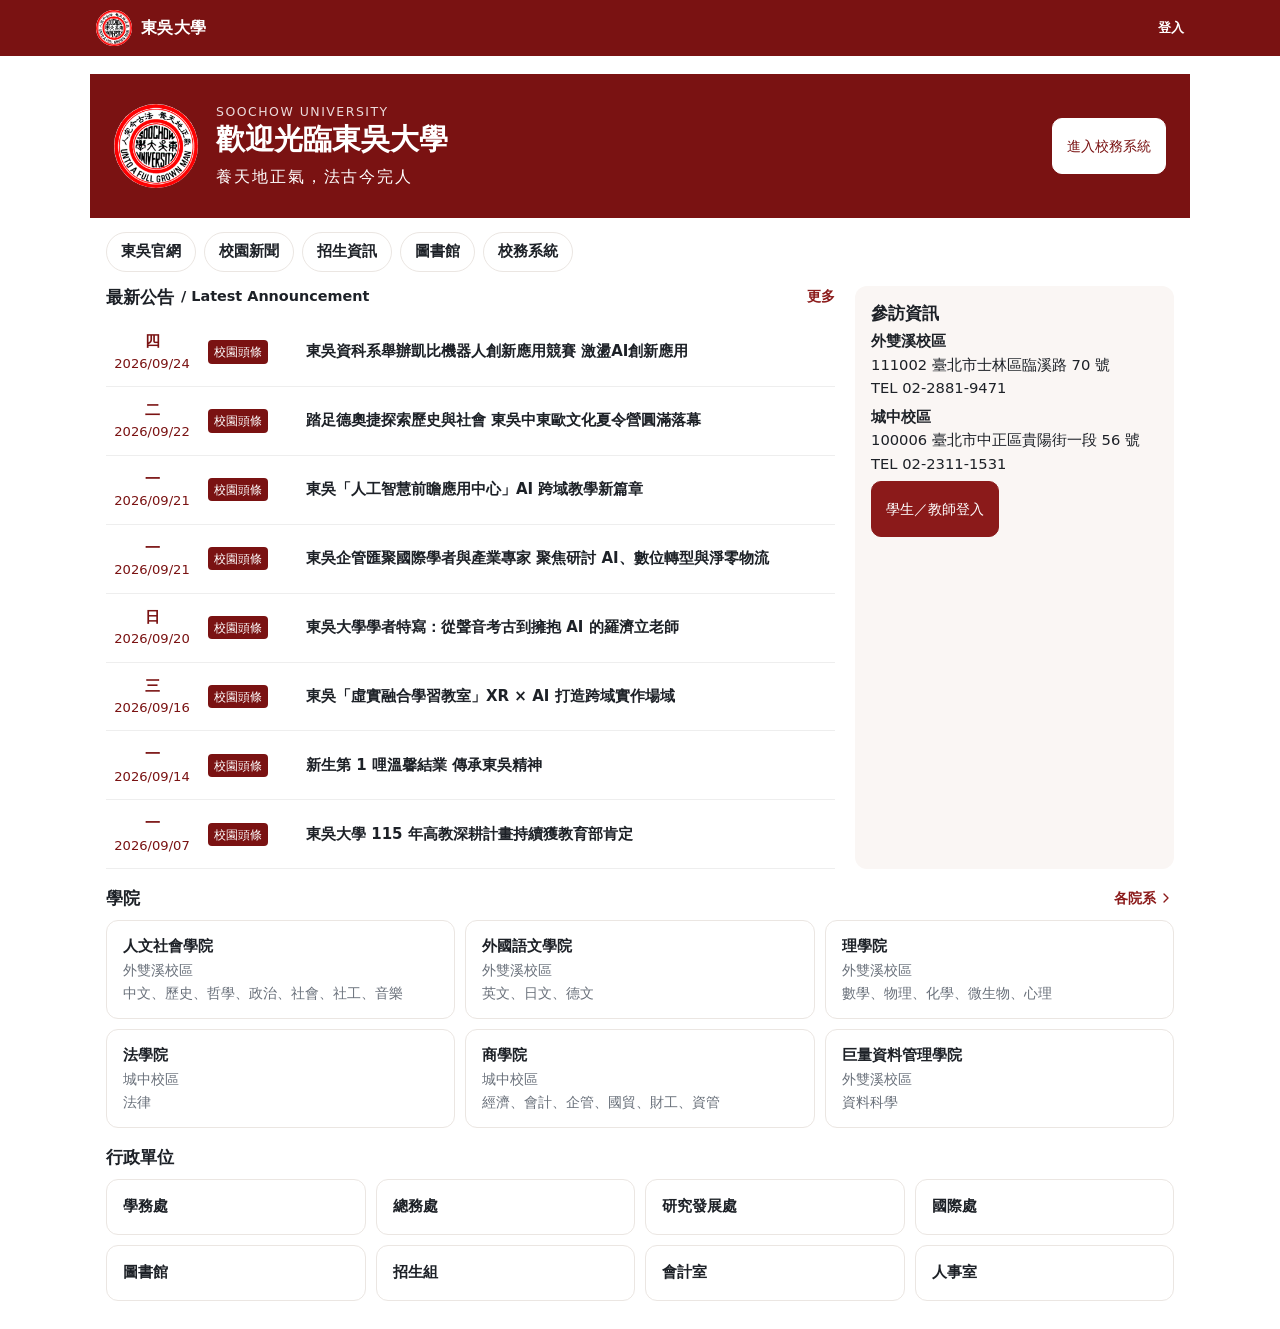
==== commit 884b220b: "Sync the student portal: public homepage, login, and course search." ====
--- a/scu-portal/index.html
+++ b/scu-portal/index.html
@@ -26,6 +26,7 @@
       </nav>
       <div class="top-right">
         <a id="who" class="who" href="#/p/profile"></a>
+        <button id="logout" class="btn btn-sm" type="button" hidden>登出</button>
         <button class="demo-badge" type="button" data-act="demo-badge" title="本網站所有資料皆為示範資料">示範資料</button>
       </div>
     </div>
--- a/scu-portal/css/style.css
+++ b/scu-portal/css/style.css
@@ -41,6 +41,63 @@
 .brand-name{font-size:1rem;letter-spacing:.02em}
 .topnav{display:none}
 .top-right{margin-left:auto;display:flex;align-items:center;gap:8px;min-width:0}
+body.login-mode{padding-bottom:0}
+body.login-mode .footer,body.login-mode .tabbar,body.login-mode .topnav,body.login-mode .top-right,body.login-mode .asla-fab,body.login-mode .asla-panel{display:none !important}
+body.login-mode .topbar-inner{justify-content:center}
+body.login-mode #view{min-height:calc(100vh - 57px);display:flex;align-items:center;justify-content:center;padding:24px 16px}
+body.public-mode{background:#fff;padding-bottom:0}
+body.public-mode .topnav,body.public-mode .tabbar,body.public-mode .footer,body.public-mode .asla-fab,body.public-mode .asla-panel,body.public-mode .demo-badge{display:none !important}
+body.public-mode .topbar{background:#7a1212;border-bottom:0}
+body.public-mode .brand,body.public-mode .who{color:#fff}
+body.public-mode .who b{color:#fff}
+body.public-mode #view{max-width:1100px}
+.scu-hero{display:flex;align-items:center;gap:18px;background:#7a1212;color:#fff;border-radius:0;margin:0 -16px 8px;padding:28px 24px}
+.scu-hero img{width:84px;height:84px;background:#fff;border-radius:50%}
+.scu-hero h1{color:#fff;font-size:1.8rem;margin:0}
+.scu-hero p{margin:0;letter-spacing:.12em;font-size:.78rem;opacity:.85}
+.scu-motto{letter-spacing:.18em;font-size:1rem !important;opacity:1 !important;margin-top:6px !important}
+.scu-hero .btn{margin-left:auto;background:#fff;color:#7a1212;border-color:#fff}
+.scu-split{display:grid;grid-template-columns:1fr;gap:20px;margin-top:8px}
+.scu-ann{display:grid;grid-template-columns:92px 88px 1fr;gap:10px;align-items:center;padding:12px 0;border-bottom:1px solid #eee;color:var(--ink)}
+.scu-ann span{color:#7a1212;font-size:.82rem;text-align:center}
+.scu-ann span b{display:block;font-size:.95rem}
+.scu-ann em{font-style:normal;font-size:.78rem;color:#fff;background:#7a1212;border-radius:4px;padding:2px 6px;justify-self:start}
+.scu-side{background:#faf6f4;border-radius:12px;padding:16px}
+.scu-side p{font-size:.92rem;line-height:1.6}
+@media (min-width:800px){.scu-split{grid-template-columns:1.6fr .7fr}}
+.pub-hero{display:flex;gap:20px;align-items:center;background:#fff;border:1px solid var(--line);border-radius:16px;padding:28px 24px;box-shadow:var(--shadow)}
+.pub-kicker{margin:0;letter-spacing:.08em;font-size:.78rem;color:var(--red);font-weight:700}
+.pub-hero h1{font-size:1.8rem;margin:2px 0 8px}
+.pub-motto{margin:0 0 8px;font-weight:700;color:var(--ink)}
+.pub-actions{display:flex;flex-wrap:wrap;gap:8px;margin-top:14px}
+.pub-links{display:flex;flex-wrap:wrap;gap:8px;margin:14px 0}
+.pub-links a{display:inline-flex;align-items:center;height:40px;padding:0 14px;border:1px solid var(--line);border-radius:999px;background:#fff;color:var(--ink);font-weight:700}
+.pub-news{margin-top:4px}
+.pub-item{display:grid;grid-template-columns:64px 1fr;gap:12px;align-items:baseline;padding:12px 0;border-top:1px solid var(--line);color:var(--ink)}
+.pub-item:first-of-type{border-top:0}
+.pub-item span{color:var(--muted);font-size:.88rem}
+.pub-item b{font-weight:650}
+.pub-block{margin-top:18px}
+.pub-cards{display:grid;grid-template-columns:1fr;gap:10px}
+.pub-card{display:flex;flex-direction:column;gap:2px;background:#fff;border:1px solid var(--line);border-radius:12px;padding:14px 16px;color:var(--ink)}
+.pub-card span,.pub-card small{color:var(--muted);font-size:.85rem}
+.pub-cards-sm .pub-card{min-height:var(--ctrl);justify-content:center}
+@media (min-width:800px){
+  .pub-cards{grid-template-columns:repeat(3,minmax(0,1fr))}
+  .pub-cards-sm{grid-template-columns:repeat(4,minmax(0,1fr))}
+}
+.login-card{width:min(420px,100%);margin:0;display:flex;flex-direction:column;align-items:stretch;gap:14px;padding:36px 28px 28px;text-align:center;box-shadow:0 12px 40px rgba(60,20,10,.08)}
+.login-logo{width:72px;height:72px;margin:0 auto 4px}
+.login-card h1{font-size:1.4rem}
+.login-lead{margin-top:-6px}
+.login-switch{display:grid;grid-template-columns:1fr 1fr;gap:4px;background:#f3eeea;border-radius:12px;padding:4px}
+.login-switch button{height:42px;border:0;background:transparent;border-radius:9px;font:inherit;font-weight:700;color:var(--ink-2);cursor:pointer}
+.login-switch button.on{background:#fff;color:var(--red);box-shadow:0 1px 3px rgba(60,20,10,.12)}
+.login-card label{display:flex;flex-direction:column;gap:6px;text-align:left;font-size:.92rem;font-weight:650;color:var(--ink-2)}
+.login-card input{font:inherit;font-size:1rem;font-weight:500;border:1px solid var(--line);border-radius:10px;padding:12px;background:#fff}
+.login-card .btn{width:100%;margin-top:4px}
+.login-err{color:var(--red);font-size:.88rem;margin:0;text-align:left}
+#logout[hidden]{display:none !important}
 .who{display:flex;flex-direction:column;align-items:flex-end;line-height:1.15;color:var(--ink-2);min-width:0}
 .who b{font-size:.82rem;font-weight:600}
 .who span{font-size:.7rem;color:var(--muted);white-space:nowrap;overflow:hidden;text-overflow:ellipsis;max-width:130px}
